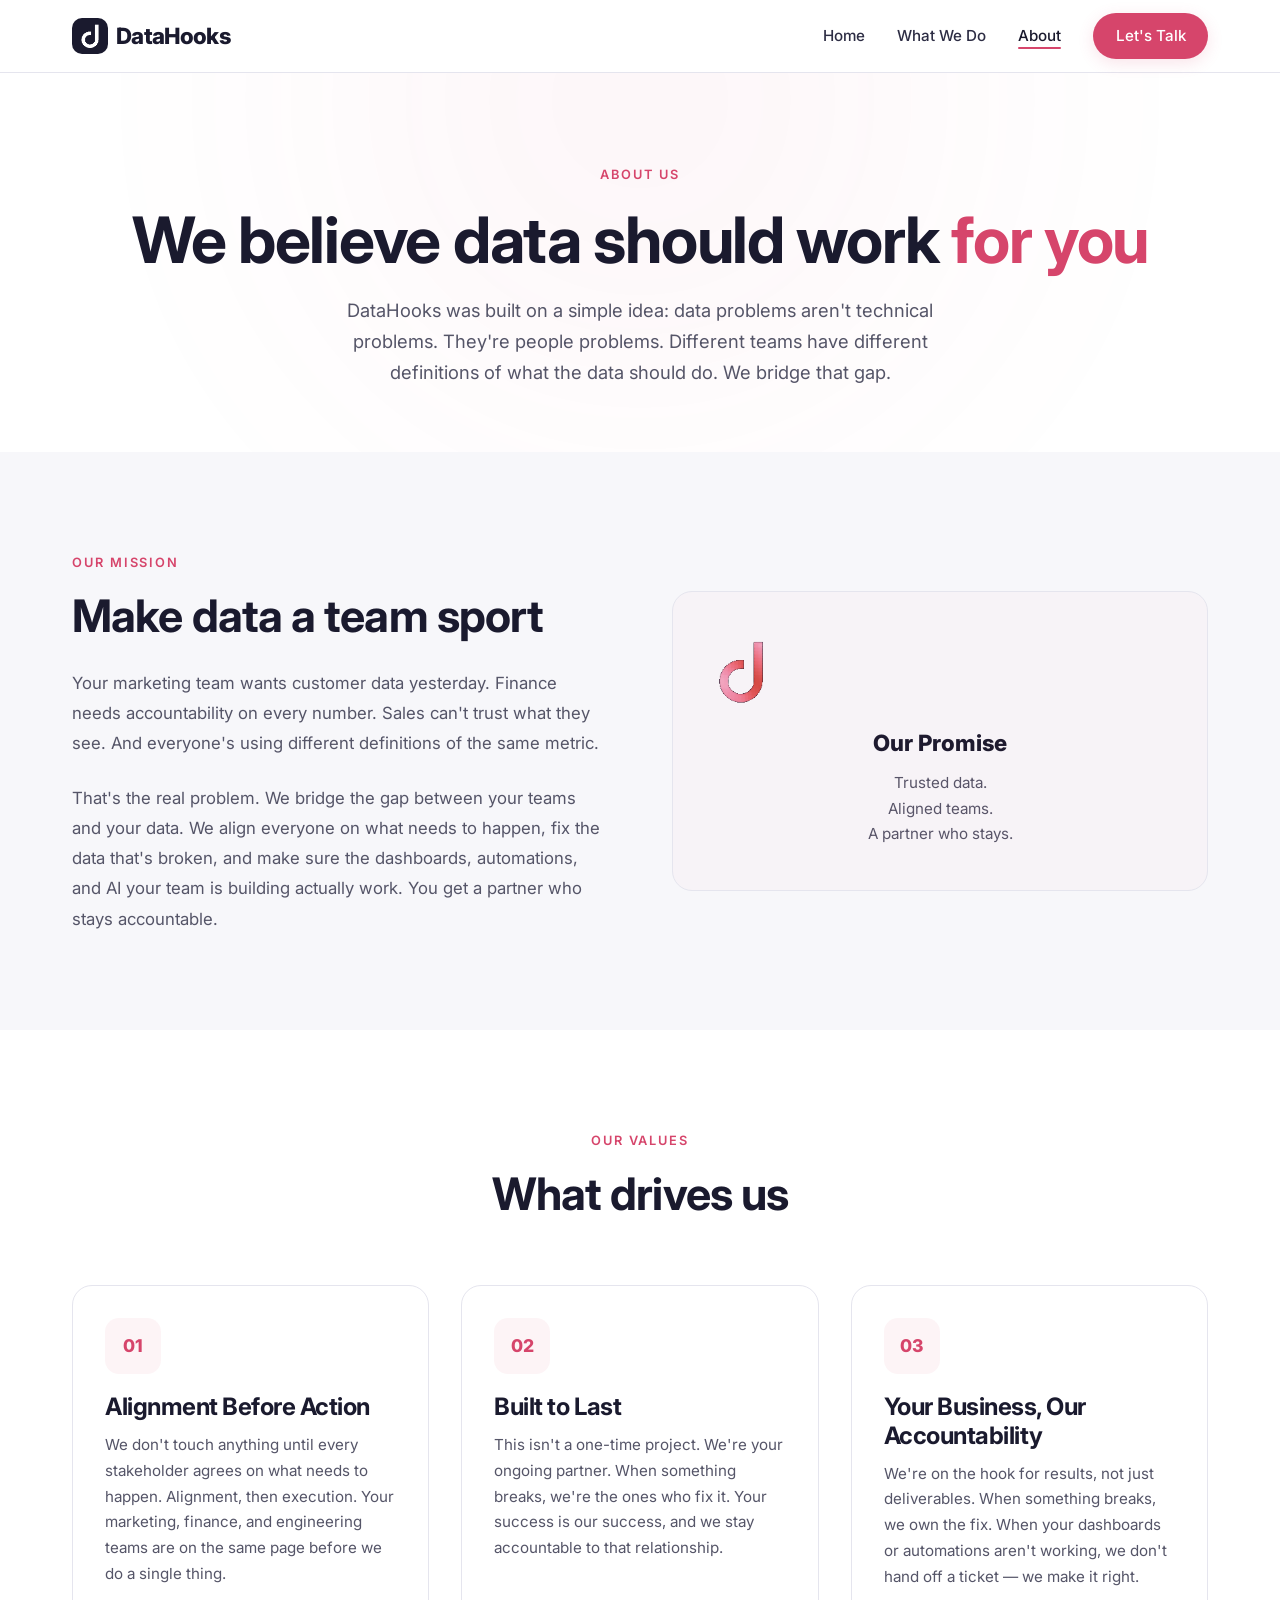
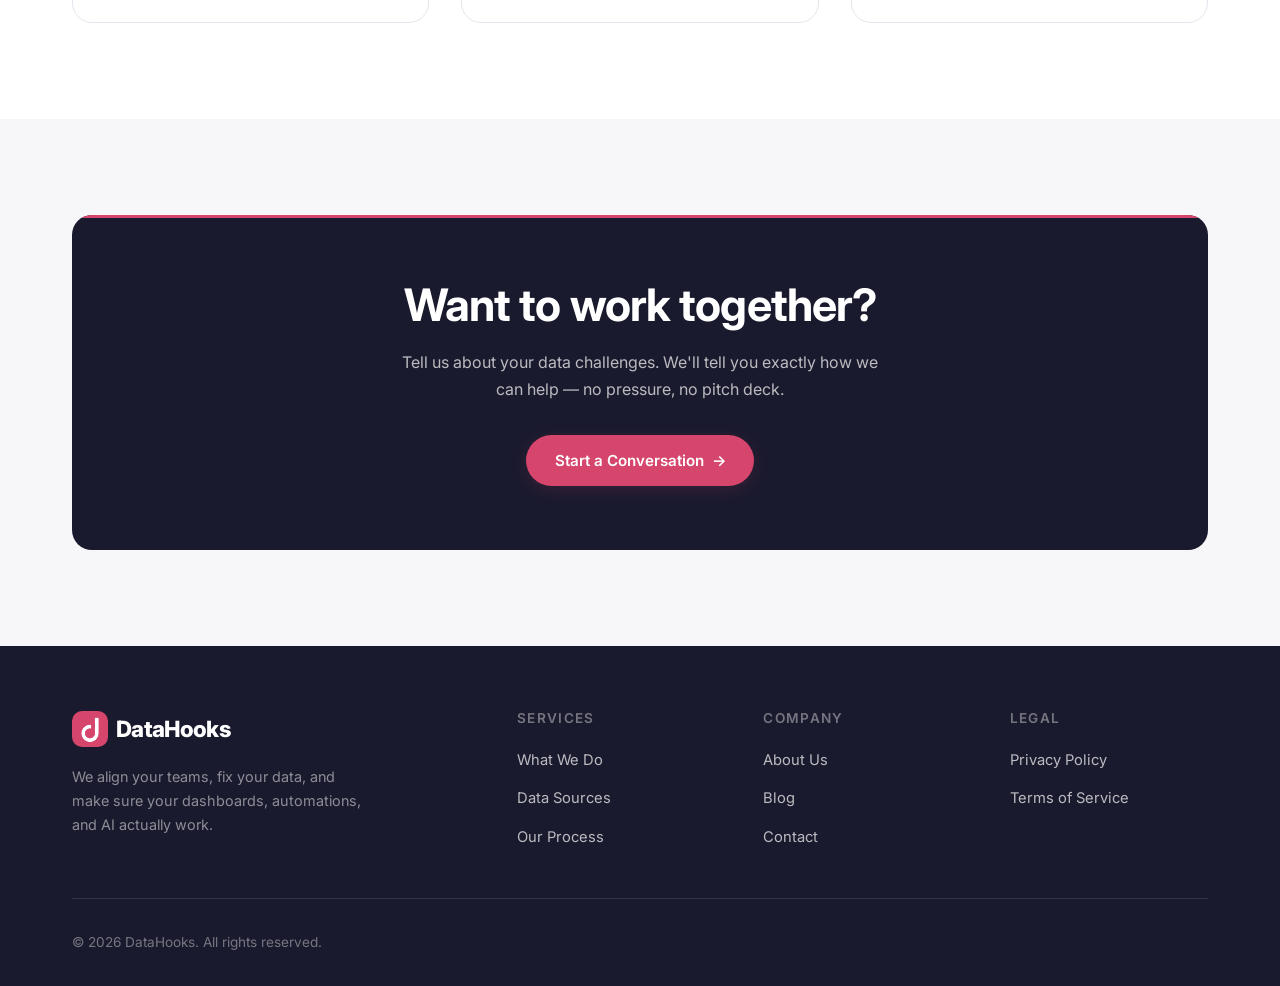
==== about/index.html @ d07eca4b "Rework site copy, add SEO, clean URLs, new pages - Rewrite homepage, solutions, and about page copy " ====
<!DOCTYPE html>
<html lang="en">
<head>
  <meta charset="UTF-8" />
  <meta name="viewport" content="width=device-width, initial-scale=1.0" />
  <title>About — DataHooks</title>
  <meta name="description" content="Learn about DataHooks — the team helping companies take control of their data in the age of AI." />
    <link rel="canonical" href="https://datahooks.net/about/" />
  <meta property="og:type" content="website" />
  <meta property="og:url" content="https://datahooks.net/about/" />
  <meta property="og:title" content="About DataHooks" />
  <meta property="og:description" content="Learn about DataHooks — the team helping companies take control of their data in the age of AI." />
  <meta property="og:site_name" content="DataHooks" />
  <meta name="twitter:card" content="summary" />
  <meta name="twitter:title" content="About DataHooks" />
  <meta name="twitter:description" content="Learn about DataHooks — the team helping companies take control of their data in the age of AI." />
  <link rel="preconnect" href="https://fonts.googleapis.com" />
  <link href="https://fonts.googleapis.com/css2?family=Inter:wght@400;500;600;700;800;900&display=swap" rel="stylesheet" />
  <link rel="stylesheet" href="/styles.css" />
</head>
<body>

  <!-- ===== NAVBAR ===== -->
  <nav class="navbar">
    <div class="container">
      <a href="/" class="logo"><span class="logo-icon"><img src="/assets/logo-d-white.png" alt="DataHooks" /></span> DataHooks</a>
      <ul class="nav-links" id="navLinks">
        <li><a href="/">Home</a></li>
        <li><a href="/solutions/">What We Do</a></li>
        <li><a href="/about/" class="active">About</a></li>
        <li><a href="/contact/" class="btn btn-primary" style="padding:0.6rem 1.4rem;">Let's Talk</a></li>
      </ul>
      <button class="mobile-toggle" id="mobileToggle" aria-label="Toggle menu">
        <span></span><span></span><span></span>
      </button>
    </div>
  </nav>

  <!-- ===== PAGE HEADER ===== -->
  <section class="page-header">
    <div class="container">
      <span class="section-label">About Us</span>
      <h1>We believe data should work <span class="gradient-text">for you</span></h1>
      <p>DataHooks was built on a simple idea: data problems aren't technical problems. They're people problems. Different teams have different definitions of what the data should do. We bridge that gap.</p>
    </div>
  </section>

  <!-- ===== MISSION ===== -->
  <section style="background: var(--bg-secondary);">
    <div class="container">
      <div class="grid-2 fade-in" style="align-items:center; gap:4rem;">
        <div>
          <span class="section-label">Our Mission</span>
          <h2 style="margin-bottom:1.5rem;">Make data a team sport</h2>
          <p style="color:var(--text-secondary); font-size:1.05rem; line-height:1.8; margin-bottom:1.5rem;">
            Your marketing team wants customer data yesterday. Finance needs accountability on every number. Sales can't trust what they see. And everyone's using different definitions of the same metric.
          </p>
          <p style="color:var(--text-secondary); font-size:1.05rem; line-height:1.8;">
            That's the real problem. We bridge the gap between your teams and your data. We align everyone on what needs to happen, fix the data that's broken, and make sure the dashboards, automations, and AI your team is building actually work. You get a partner who stays accountable.
          </p>
        </div>
        <div class="value-prop-visual">
          <div style="width:100%; text-align:center;">
            <div style="margin-bottom:1rem;"><img src="/assets/logo-d-color.png" alt="DataHooks" style="width:56px; height:auto;" /></div>
            <div style="font-size:1.4rem; font-weight:800; margin-bottom:0.5rem;">Our Promise</div>
            <div style="color:var(--text-secondary); font-size:0.95rem; line-height:1.7;">Trusted data.<br/>Aligned teams.<br/>A partner who stays.</div>
          </div>
        </div>
      </div>
    </div>
  </section>

  <!-- ===== VALUES ===== -->
  <section>
    <div class="container">
      <div style="text-align:center; margin-bottom:4rem;">
        <span class="section-label">Our Values</span>
        <h2>What drives us</h2>
      </div>

      <div class="grid-3 fade-in">
        <div class="card">
          <div class="card-icon" style="background:var(--accent-bg); color:var(--accent); font-weight:800; font-size:1.1rem;">
            01
          </div>
          <h3>Alignment Before Action</h3>
          <p>We don't touch anything until every stakeholder agrees on what needs to happen. Alignment, then execution. Your marketing, finance, and engineering teams are on the same page before we do a single thing.</p>
        </div>
        <div class="card">
          <div class="card-icon" style="background:var(--accent-bg); color:var(--accent); font-weight:800; font-size:1.1rem;">
            02
          </div>
          <h3>Built to Last</h3>
          <p>This isn't a one-time project. We're your ongoing partner. When something breaks, we're the ones who fix it. Your success is our success, and we stay accountable to that relationship.</p>
        </div>
        <div class="card">
          <div class="card-icon" style="background:var(--accent-bg); color:var(--accent); font-weight:800; font-size:1.1rem;">
            03
          </div>
          <h3>Your Business, Our Accountability</h3>
          <p>We're on the hook for results, not just deliverables. When something breaks, we own the fix. When your dashboards or automations aren't working, we don't hand off a ticket — we make it right.</p>
        </div>
      </div>
    </div>
  </section>

  <!-- ===== CTA ===== -->
  <section class="cta-banner">
    <div class="container">
      <div class="cta-box">
        <h2>Want to work together?</h2>
        <p>Tell us about your data challenges. We'll tell you exactly how we can help — no pressure, no pitch deck.</p>
        <div style="display:flex; gap:1rem; justify-content:center; flex-wrap:wrap;">
          <a href="/contact/" class="btn btn-primary">Start a Conversation <span>→</span></a>
        </div>
      </div>
    </div>
  </section>

  <!-- ===== FOOTER ===== -->
  <footer class="footer">
    <div class="container">
      <div class="footer-grid">
        <div class="footer-brand">
          <a href="/" class="logo"><span class="logo-icon"><img src="/assets/logo-d-white.png" alt="DataHooks" /></span> DataHooks</a>
          <p>We align your teams, fix your data, and make sure your dashboards, automations, and AI actually work.</p>
        </div>
        <div>
          <h4>Services</h4>
          <ul class="footer-links">
            <li><a href="/solutions/">What We Do</a></li>
            <li><a href="/solutions/#integrations">Data Sources</a></li>
            <li><a href="/solutions/#process">Our Process</a></li>
          </ul>
        </div>
        <div>
          <h4>Company</h4>
          <ul class="footer-links">
            <li><a href="/about/">About Us</a></li>
            <li><a href="/blog/">Blog</a></li>
            <li><a href="/contact/">Contact</a></li>
          </ul>
        </div>
        <div>
          <h4>Legal</h4>
          <ul class="footer-links">
            <li><a href="/privacy/">Privacy Policy</a></li>
            <li><a href="/terms/">Terms of Service</a></li>
          </ul>
        </div>
      </div>
      <div class="footer-bottom">
        <span>&copy; 2026 DataHooks. All rights reserved.</span>
      </div>
    </div>
  </footer>

  <script>
    document.getElementById('mobileToggle').addEventListener('click', () => {
      document.getElementById('navLinks').classList.toggle('open');
    });
    const observer = new IntersectionObserver((entries) => {
      entries.forEach(entry => { if (entry.isIntersecting) entry.target.classList.add('visible'); });
    }, { threshold: 0.1 });
    document.querySelectorAll('.fade-in').forEach(el => observer.observe(el));
  </script>

</body>
</html>
---- styles.css ----
/* ============================================
   DATAHOOKS — Global Styles
   Light Theme / Dark Navy + Coral Red Accent
   Matches dhooks MVP spec branding
   ============================================ */

/* --- Reset & Base --- */
*, *::before, *::after {
  margin: 0;
  padding: 0;
  box-sizing: border-box;
}

:root {
  --bg-primary: #ffffff;
  --bg-secondary: #f7f7fa;
  --bg-card: #ffffff;
  --bg-card-hover: #f9f9fc;
  --navy: #1a1a2e;
  --navy-light: #2d2d44;
  --text-primary: #1a1a2e;
  --text-secondary: #555568;
  --text-muted: #8888a0;
  --accent: #d6456b;
  --accent-light: #e8668a;
  --accent-dark: #b83a5a;
  --accent-glow: rgba(214, 69, 107, 0.15);
  --accent-bg: rgba(214, 69, 107, 0.06);
  --border-color: #e5e5ee;
  --border-light: #f0f0f5;
  --radius: 12px;
  --radius-lg: 20px;
  --shadow: 0 4px 24px rgba(26, 26, 46, 0.08);
  --shadow-lg: 0 8px 40px rgba(26, 26, 46, 0.12);
  --transition: 0.3s cubic-bezier(0.4, 0, 0.2, 1);
  --max-width: 1200px;
}

html {
  scroll-behavior: smooth;
  font-size: 16px;
}

body {
  font-family: 'Inter', -apple-system, BlinkMacSystemFont, 'Segoe UI', sans-serif;
  background: var(--bg-primary);
  color: var(--text-primary);
  line-height: 1.7;
  overflow-x: hidden;
  -webkit-font-smoothing: antialiased;
}

a {
  color: var(--accent);
  text-decoration: none;
  transition: color var(--transition);
}
a:hover { color: var(--accent-dark); }

img { max-width: 100%; display: block; }

/* --- Typography --- */
h1, h2, h3, h4 {
  font-weight: 700;
  line-height: 1.2;
  letter-spacing: -0.02em;
  color: var(--navy);
}
h1 { font-size: clamp(2.4rem, 5vw, 4rem); }
h2 { font-size: clamp(1.8rem, 3.5vw, 2.8rem); }
h3 { font-size: clamp(1.2rem, 2vw, 1.5rem); }

.gradient-text {
  color: var(--accent);
  background: none;
  -webkit-text-fill-color: var(--accent);
}

.section-label {
  display: inline-block;
  font-size: 0.8rem;
  font-weight: 600;
  letter-spacing: 0.15em;
  text-transform: uppercase;
  color: var(--accent);
  margin-bottom: 1rem;
}

.section-subtitle {
  font-size: 1.15rem;
  color: var(--text-secondary);
  max-width: 640px;
  margin: 0 auto 3rem;
}

/* --- Layout --- */
.container {
  width: 100%;
  max-width: var(--max-width);
  margin: 0 auto;
  padding: 0 2rem;
}

section {
  padding: 6rem 0;
  position: relative;
}

/* --- Navbar --- */
.navbar {
  position: fixed;
  top: 0;
  left: 0;
  width: 100%;
  z-index: 1000;
  background: rgba(255, 255, 255, 0.92);
  backdrop-filter: blur(20px);
  border-bottom: 1px solid var(--border-color);
  transition: background var(--transition);
}

.navbar .container {
  display: flex;
  align-items: center;
  justify-content: space-between;
  height: 72px;
}

.logo {
  font-size: 1.4rem;
  font-weight: 800;
  letter-spacing: -0.03em;
  color: var(--navy);
  display: flex;
  align-items: center;
  gap: 0.5rem;
}
.logo:hover { color: var(--navy); }

.logo-icon {
  width: 36px;
  height: 36px;
  background: var(--navy);
  color: #fff;
  border-radius: 10px;
  display: flex;
  align-items: center;
  justify-content: center;
  font-size: 1.1rem;
  position: relative;
  overflow: hidden;
}
.logo-icon svg {
  width: 22px;
  height: 27px;
}
.logo-icon img {
  width: 22px;
  height: auto;
  object-fit: contain;
}

.nav-links {
  display: flex;
  align-items: center;
  gap: 2rem;
  list-style: none;
}

.nav-links a {
  color: var(--navy-light);
  font-size: 0.95rem;
  font-weight: 500;
  transition: color var(--transition);
  position: relative;
}
.nav-links a:hover,
.nav-links a.active {
  color: var(--navy);
}
.nav-links .btn-primary {
  color: #fff !important;
}
.nav-links a.active::after {
  content: '';
  position: absolute;
  bottom: -4px;
  left: 0;
  width: 100%;
  height: 2px;
  background: var(--accent);
  border-radius: 2px;
}

/* Mobile menu */
.mobile-toggle {
  display: none;
  flex-direction: column;
  gap: 5px;
  cursor: pointer;
  background: none;
  border: none;
  padding: 4px;
}
.mobile-toggle span {
  width: 24px;
  height: 2px;
  background: var(--navy);
  border-radius: 2px;
  transition: var(--transition);
}

/* --- Buttons --- */
.btn {
  display: inline-flex;
  align-items: center;
  gap: 0.5rem;
  padding: 0.8rem 1.8rem;
  font-size: 0.95rem;
  font-weight: 600;
  border-radius: 50px;
  border: none;
  cursor: pointer;
  transition: all var(--transition);
  text-decoration: none;
  font-family: inherit;
}

.btn-primary {
  background: var(--accent);
  color: #fff;
  box-shadow: 0 4px 16px var(--accent-glow);
}
.btn-primary:hover {
  background: var(--accent-dark);
  transform: translateY(-2px);
  box-shadow: 0 8px 24px rgba(214, 69, 107, 0.25);
  color: #fff;
}

.btn-secondary {
  background: transparent;
  color: var(--navy);
  border: 1.5px solid var(--border-color);
}
.btn-secondary:hover {
  background: var(--bg-secondary);
  border-color: var(--navy);
  color: var(--navy);
}

.btn-ghost {
  background: transparent;
  color: var(--accent);
  padding: 0.5rem 0;
}
.btn-ghost:hover { color: var(--accent-dark); }
.btn-ghost .arrow { transition: transform var(--transition); }
.btn-ghost:hover .arrow { transform: translateX(4px); }

/* --- Cards --- */
.card {
  background: var(--bg-card);
  border: 1px solid var(--border-color);
  border-radius: var(--radius-lg);
  padding: 2rem;
  transition: all var(--transition);
}
.card:hover {
  border-color: var(--accent);
  transform: translateY(-4px);
  box-shadow: var(--shadow-lg);
}

.card-icon {
  width: 56px;
  height: 56px;
  border-radius: 14px;
  background: var(--accent-bg);
  display: flex;
  align-items: center;
  justify-content: center;
  font-size: 1.5rem;
  margin-bottom: 1.2rem;
}

.card h3 { margin-bottom: 0.6rem; }

.card p {
  color: var(--text-secondary);
  font-size: 0.95rem;
  line-height: 1.7;
}

/* --- Grid helpers --- */
.grid-2 {
  display: grid;
  grid-template-columns: repeat(2, 1fr);
  gap: 2rem;
}
.grid-3 {
  display: grid;
  grid-template-columns: repeat(3, 1fr);
  gap: 2rem;
}
.grid-4 {
  display: grid;
  grid-template-columns: repeat(4, 1fr);
  gap: 1.5rem;
}

/* --- Hero Section --- */
.hero {
  min-height: 100vh;
  display: flex;
  align-items: center;
  padding-top: 72px;
  position: relative;
  overflow: hidden;
  background: var(--bg-primary);
}

.hero-bg {
  position: absolute;
  inset: 0;
  z-index: 0;
}
.hero-bg .orb {
  position: absolute;
  border-radius: 50%;
  filter: blur(120px);
  opacity: 0.08;
}
.hero-bg .orb-1 {
  width: 600px;
  height: 600px;
  background: var(--accent);
  top: -200px;
  right: -100px;
}
.hero-bg .orb-2 {
  width: 400px;
  height: 400px;
  background: var(--navy);
  bottom: -100px;
  left: -100px;
}
.hero-bg .grid-overlay {
  position: absolute;
  inset: 0;
  background-image:
    linear-gradient(rgba(26,26,46,0.03) 1px, transparent 1px),
    linear-gradient(90deg, rgba(26,26,46,0.03) 1px, transparent 1px);
  background-size: 60px 60px;
}

.hero .container {
  position: relative;
  z-index: 1;
}

.hero-content {
  max-width: 720px;
}

.hero h1 {
  margin-bottom: 1.5rem;
}

.hero p {
  font-size: 1.2rem;
  color: var(--text-secondary);
  margin-bottom: 2.5rem;
  max-width: 560px;
  line-height: 1.8;
}

.hero-actions {
  display: flex;
  gap: 1rem;
  flex-wrap: wrap;
}

.hero-stats {
  display: flex;
  gap: 3rem;
  margin-top: 4rem;
  padding-top: 2.5rem;
  border-top: 1px solid var(--border-color);
}

.hero-stat .number {
  font-size: 2rem;
  font-weight: 800;
  color: var(--accent);
}
.hero-stat .label {
  font-size: 0.85rem;
  color: var(--text-muted);
  margin-top: 0.3rem;
}

/* --- Value Props Section --- */
.value-props {
  background: var(--bg-secondary);
}

.value-prop-item {
  display: grid;
  grid-template-columns: 1fr 1fr;
  gap: 4rem;
  align-items: center;
  padding: 4rem 0;
}
.value-prop-item:not(:last-child) {
  border-bottom: 1px solid var(--border-color);
}
.value-prop-item.reverse {
  direction: rtl;
}
.value-prop-item.reverse > * {
  direction: ltr;
}

.value-prop-number {
  font-size: 5rem;
  font-weight: 900;
  color: var(--accent);
  opacity: 0.15;
  line-height: 1;
  margin-bottom: 1rem;
}

.value-prop-text h3 {
  font-size: 1.8rem;
  margin-bottom: 1rem;
}

.value-prop-text p {
  color: var(--text-secondary);
  font-size: 1.05rem;
  line-height: 1.8;
}

.value-prop-visual {
  background: var(--bg-secondary);
  border: 1px solid var(--border-color);
  border-radius: var(--radius-lg);
  padding: 2.5rem;
  min-height: 300px;
  display: flex;
  align-items: center;
  justify-content: center;
  position: relative;
  overflow: hidden;
}

.value-prop-visual::before {
  content: '';
  position: absolute;
  inset: 0;
  background: var(--accent);
  opacity: 0.02;
}

/* --- Data Sources / Integrations --- */
.integrations-grid {
  display: grid;
  grid-template-columns: repeat(auto-fill, minmax(180px, 1fr));
  gap: 1rem;
}

.integration-item {
  background: var(--bg-card);
  border: 1px solid var(--border-color);
  border-radius: var(--radius);
  padding: 1.3rem;
  display: flex;
  align-items: center;
  gap: 0.8rem;
  transition: all var(--transition);
  font-size: 0.95rem;
  font-weight: 500;
  color: var(--navy);
}
.integration-item:hover {
  border-color: var(--accent);
  background: var(--bg-secondary);
  transform: translateY(-2px);
  box-shadow: var(--shadow);
}

.integration-icon {
  width: 40px;
  height: 40px;
  border-radius: 10px;
  display: flex;
  align-items: center;
  justify-content: center;
  font-size: 1.2rem;
  flex-shrink: 0;
  overflow: hidden;
  background: #f4f4f8;
}
.integration-icon img {
  width: 26px;
  height: 26px;
  object-fit: contain;
}

/* --- CTA Banner --- */
.cta-banner {
  background: var(--bg-secondary);
  text-align: center;
}

.cta-box {
  background: var(--navy);
  color: #fff;
  border: none;
  border-radius: var(--radius-lg);
  padding: 4rem 3rem;
  position: relative;
  overflow: hidden;
}
.cta-box::before {
  content: '';
  position: absolute;
  top: 0;
  left: 0;
  right: 0;
  height: 3px;
  background: var(--accent);
}
.cta-box h2 {
  margin-bottom: 1rem;
  color: #fff;
}
.cta-box .gradient-text {
  color: var(--accent-light);
  -webkit-text-fill-color: var(--accent-light);
}
.cta-box p {
  color: rgba(255,255,255,0.7);
  margin-bottom: 2rem;
  max-width: 500px;
  margin-left: auto;
  margin-right: auto;
}

/* --- Footer --- */
.footer {
  background: var(--navy);
  color: rgba(255,255,255,0.8);
  border-top: none;
  padding: 4rem 0 2rem;
}

.footer .logo {
  color: #fff;
}
.footer .logo:hover { color: #fff; }
.footer .logo-icon {
  background: var(--accent);
}

.footer-grid {
  display: grid;
  grid-template-columns: 2fr 1fr 1fr 1fr;
  gap: 3rem;
  margin-bottom: 3rem;
}

.footer-brand p {
  color: rgba(255,255,255,0.5);
  margin-top: 1rem;
  font-size: 0.9rem;
  max-width: 300px;
  line-height: 1.7;
}

.footer h4 {
  font-size: 0.85rem;
  font-weight: 600;
  text-transform: uppercase;
  letter-spacing: 0.1em;
  color: rgba(255,255,255,0.4);
  margin-bottom: 1.2rem;
}

.footer-links {
  list-style: none;
  display: flex;
  flex-direction: column;
  gap: 0.7rem;
}
.footer-links a {
  color: rgba(255,255,255,0.7);
  font-size: 0.92rem;
}
.footer-links a:hover { color: #fff; }

.footer-bottom {
  border-top: 1px solid rgba(255,255,255,0.1);
  padding-top: 2rem;
  display: flex;
  justify-content: space-between;
  align-items: center;
  color: rgba(255,255,255,0.4);
  font-size: 0.85rem;
}

/* --- Form Styles --- */
.form-group {
  margin-bottom: 1.5rem;
}

.form-group label {
  display: block;
  font-size: 0.9rem;
  font-weight: 500;
  color: var(--text-secondary);
  margin-bottom: 0.5rem;
}

.form-input,
.form-select,
.form-textarea {
  width: 100%;
  padding: 0.85rem 1.2rem;
  background: var(--bg-secondary);
  border: 1px solid var(--border-color);
  border-radius: var(--radius);
  color: var(--text-primary);
  font-size: 0.95rem;
  font-family: inherit;
  transition: border-color var(--transition);
}

.form-input:focus,
.form-select:focus,
.form-textarea:focus {
  outline: none;
  border-color: var(--accent);
  box-shadow: 0 0 0 3px var(--accent-glow);
}

.form-textarea {
  resize: vertical;
  min-height: 140px;
}

.form-select {
  appearance: none;
  background-image: url("data:image/svg+xml,%3Csvg xmlns='http://www.w3.org/2000/svg' width='12' height='12' fill='%23555568' viewBox='0 0 16 16'%3E%3Cpath d='M8 11L3 6h10z'/%3E%3C/svg%3E");
  background-repeat: no-repeat;
  background-position: right 1rem center;
  cursor: pointer;
}

/* --- Page Header (internal pages) --- */
.page-header {
  padding: 10rem 0 4rem;
  text-align: center;
  position: relative;
  overflow: hidden;
}
.page-header::before {
  content: '';
  position: absolute;
  top: -200px;
  left: 50%;
  transform: translateX(-50%);
  width: 600px;
  height: 600px;
  background: var(--accent);
  border-radius: 50%;
  filter: blur(150px);
  opacity: 0.05;
}
.page-header .container { position: relative; z-index: 1; }
.page-header p {
  color: var(--text-secondary);
  font-size: 1.15rem;
  max-width: 600px;
  margin: 1rem auto 0;
}

/* --- Divider (like the red rule in the spec) --- */
.accent-rule {
  width: 80px;
  height: 3px;
  background: var(--accent);
  border: none;
  margin: 1.5rem auto;
}

/* --- Animations --- */
@keyframes fadeInUp {
  from { opacity: 0; transform: translateY(30px); }
  to   { opacity: 1; transform: translateY(0); }
}

.fade-in {
  opacity: 0;
  transform: translateY(30px);
  transition: opacity 0.6s ease, transform 0.6s ease;
}
.fade-in.visible {
  opacity: 1;
  transform: translateY(0);
}

/* --- Data flow animation --- */
.data-flow {
  display: flex;
  flex-direction: column;
  gap: 0.6rem;
  width: 100%;
}

.data-row {
  display: flex;
  align-items: center;
  gap: 0.8rem;
  padding: 0.6rem 1rem;
  background: rgba(26, 26, 46, 0.04);
  border-radius: 8px;
  font-size: 0.85rem;
  color: var(--text-secondary);
  animation: slideIn 0.5s ease forwards;
  opacity: 0;
}
.data-row:nth-child(1) { animation-delay: 0.1s; }
.data-row:nth-child(2) { animation-delay: 0.2s; }
.data-row:nth-child(3) { animation-delay: 0.3s; }
.data-row:nth-child(4) { animation-delay: 0.4s; }
.data-row:nth-child(5) { animation-delay: 0.5s; }

.data-row .dot {
  width: 8px;
  height: 8px;
  border-radius: 50%;
  flex-shrink: 0;
}

@keyframes slideIn {
  from { opacity: 0; transform: translateX(-20px); }
  to   { opacity: 1; transform: translateX(0); }
}

/* --- Responsive --- */
@media (max-width: 1024px) {
  .grid-3 { grid-template-columns: repeat(2, 1fr); }
  .grid-4 { grid-template-columns: repeat(2, 1fr); }
  .footer-grid { grid-template-columns: 1fr 1fr; gap: 2rem; }
  .value-prop-item { grid-template-columns: 1fr; gap: 2rem; }
  .value-prop-item.reverse { direction: ltr; }
}

@media (max-width: 768px) {
  section { padding: 4rem 0; }

  .nav-links { display: none; }
  .mobile-toggle { display: flex; }

  .nav-links.open {
    display: flex;
    flex-direction: column;
    position: absolute;
    top: 72px;
    left: 0;
    right: 0;
    background: rgba(255, 255, 255, 0.97);
    backdrop-filter: blur(20px);
    padding: 2rem;
    border-bottom: 1px solid var(--border-color);
    gap: 1.2rem;
  }

  .grid-2,
  .grid-3,
  .grid-4 {
    grid-template-columns: 1fr;
  }

  .hero-stats {
    flex-direction: column;
    gap: 1.5rem;
  }

  .footer-grid {
    grid-template-columns: 1fr;
  }

  .footer-bottom {
    flex-direction: column;
    gap: 1rem;
    text-align: center;
  }

  .integrations-grid {
    grid-template-columns: repeat(2, 1fr);
  }
}
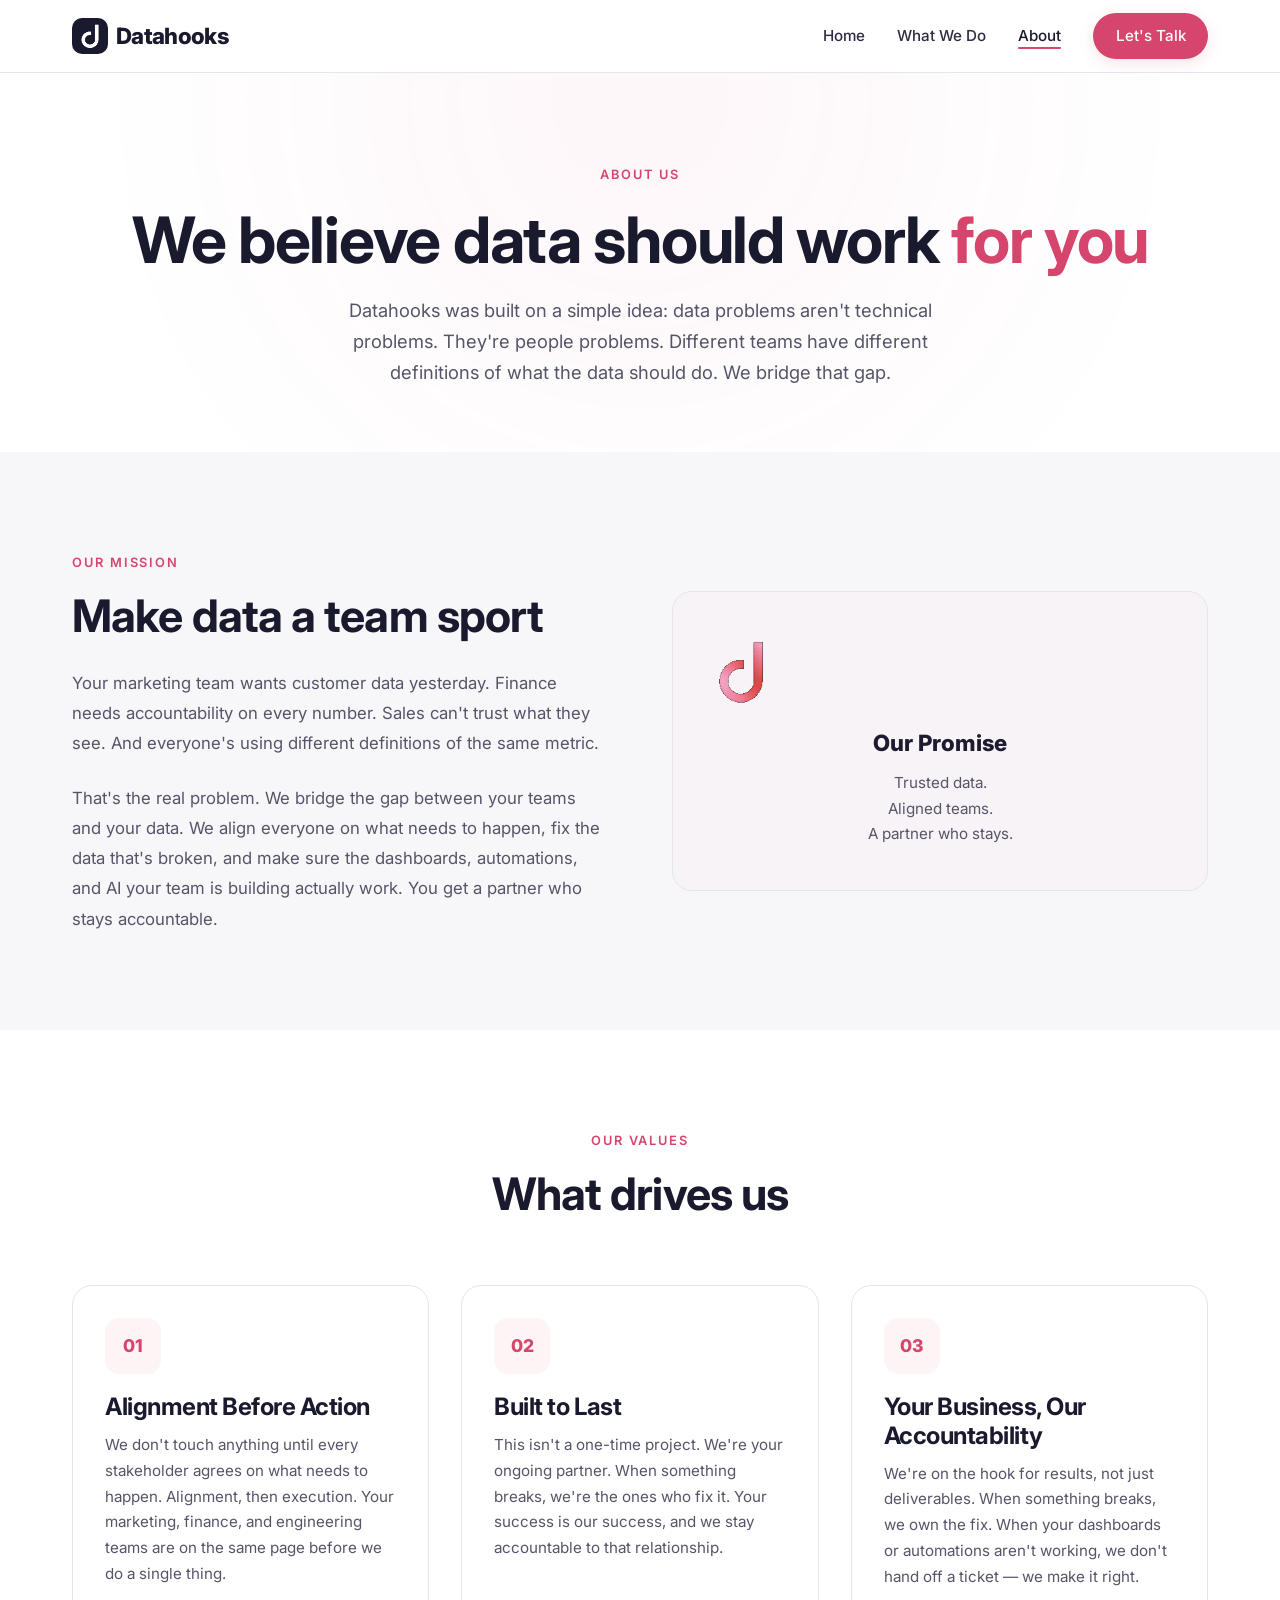
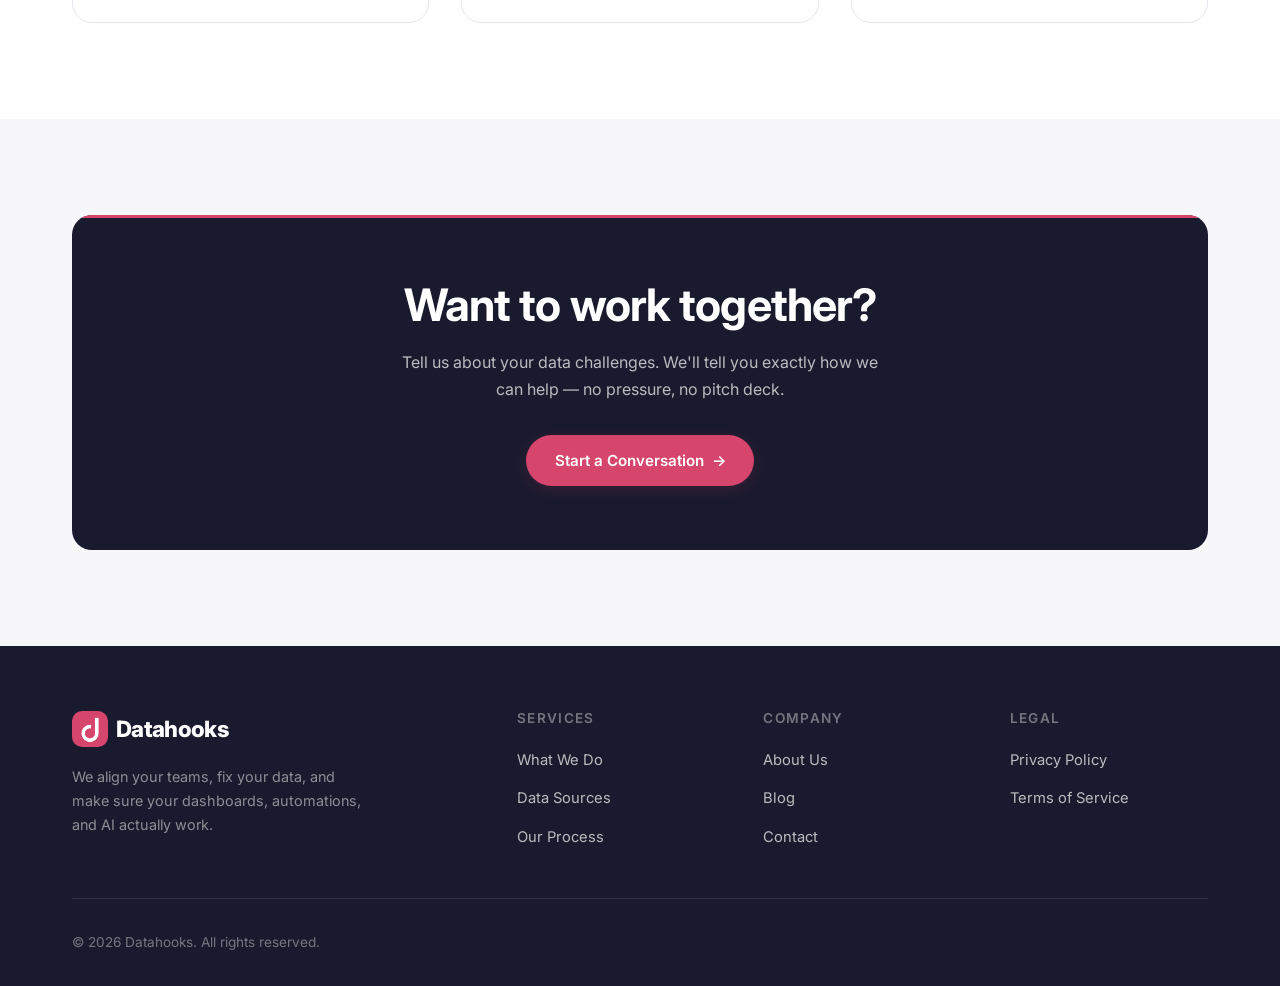
==== commit d1745c40: "Rename DataHooks to Datahooks (lowercase h) across all pages Co-Authored-By: Claude Opus 4.6 <norepl" ====
--- a/about/index.html
+++ b/about/index.html
@@ -3,17 +3,17 @@
 <head>
   <meta charset="UTF-8" />
   <meta name="viewport" content="width=device-width, initial-scale=1.0" />
-  <title>About — DataHooks</title>
-  <meta name="description" content="Learn about DataHooks — the team helping companies take control of their data in the age of AI." />
+  <title>About — Datahooks</title>
+  <meta name="description" content="Learn about Datahooks — the team helping companies take control of their data in the age of AI." />
     <link rel="canonical" href="https://datahooks.net/about/" />
   <meta property="og:type" content="website" />
   <meta property="og:url" content="https://datahooks.net/about/" />
-  <meta property="og:title" content="About DataHooks" />
-  <meta property="og:description" content="Learn about DataHooks — the team helping companies take control of their data in the age of AI." />
-  <meta property="og:site_name" content="DataHooks" />
+  <meta property="og:title" content="About Datahooks" />
+  <meta property="og:description" content="Learn about Datahooks — the team helping companies take control of their data in the age of AI." />
+  <meta property="og:site_name" content="Datahooks" />
   <meta name="twitter:card" content="summary" />
-  <meta name="twitter:title" content="About DataHooks" />
-  <meta name="twitter:description" content="Learn about DataHooks — the team helping companies take control of their data in the age of AI." />
+  <meta name="twitter:title" content="About Datahooks" />
+  <meta name="twitter:description" content="Learn about Datahooks — the team helping companies take control of their data in the age of AI." />
   <link rel="preconnect" href="https://fonts.googleapis.com" />
   <link href="https://fonts.googleapis.com/css2?family=Inter:wght@400;500;600;700;800;900&display=swap" rel="stylesheet" />
   <link rel="stylesheet" href="/styles.css" />
@@ -23,7 +23,7 @@
   <!-- ===== NAVBAR ===== -->
   <nav class="navbar">
     <div class="container">
-      <a href="/" class="logo"><span class="logo-icon"><img src="/assets/logo-d-white.png" alt="DataHooks" /></span> DataHooks</a>
+      <a href="/" class="logo"><span class="logo-icon"><img src="/assets/logo-d-white.png" alt="Datahooks" /></span> Datahooks</a>
       <ul class="nav-links" id="navLinks">
         <li><a href="/">Home</a></li>
         <li><a href="/solutions/">What We Do</a></li>
@@ -41,7 +41,7 @@
     <div class="container">
       <span class="section-label">About Us</span>
       <h1>We believe data should work <span class="gradient-text">for you</span></h1>
-      <p>DataHooks was built on a simple idea: data problems aren't technical problems. They're people problems. Different teams have different definitions of what the data should do. We bridge that gap.</p>
+      <p>Datahooks was built on a simple idea: data problems aren't technical problems. They're people problems. Different teams have different definitions of what the data should do. We bridge that gap.</p>
     </div>
   </section>
 
@@ -61,7 +61,7 @@
         </div>
         <div class="value-prop-visual">
           <div style="width:100%; text-align:center;">
-            <div style="margin-bottom:1rem;"><img src="/assets/logo-d-color.png" alt="DataHooks" style="width:56px; height:auto;" /></div>
+            <div style="margin-bottom:1rem;"><img src="/assets/logo-d-color.png" alt="Datahooks" style="width:56px; height:auto;" /></div>
             <div style="font-size:1.4rem; font-weight:800; margin-bottom:0.5rem;">Our Promise</div>
             <div style="color:var(--text-secondary); font-size:0.95rem; line-height:1.7;">Trusted data.<br/>Aligned teams.<br/>A partner who stays.</div>
           </div>
@@ -122,7 +122,7 @@
     <div class="container">
       <div class="footer-grid">
         <div class="footer-brand">
-          <a href="/" class="logo"><span class="logo-icon"><img src="/assets/logo-d-white.png" alt="DataHooks" /></span> DataHooks</a>
+          <a href="/" class="logo"><span class="logo-icon"><img src="/assets/logo-d-white.png" alt="Datahooks" /></span> Datahooks</a>
           <p>We align your teams, fix your data, and make sure your dashboards, automations, and AI actually work.</p>
         </div>
         <div>
@@ -150,7 +150,7 @@
         </div>
       </div>
       <div class="footer-bottom">
-        <span>&copy; 2026 DataHooks. All rights reserved.</span>
+        <span>&copy; 2026 Datahooks. All rights reserved.</span>
       </div>
     </div>
   </footer>
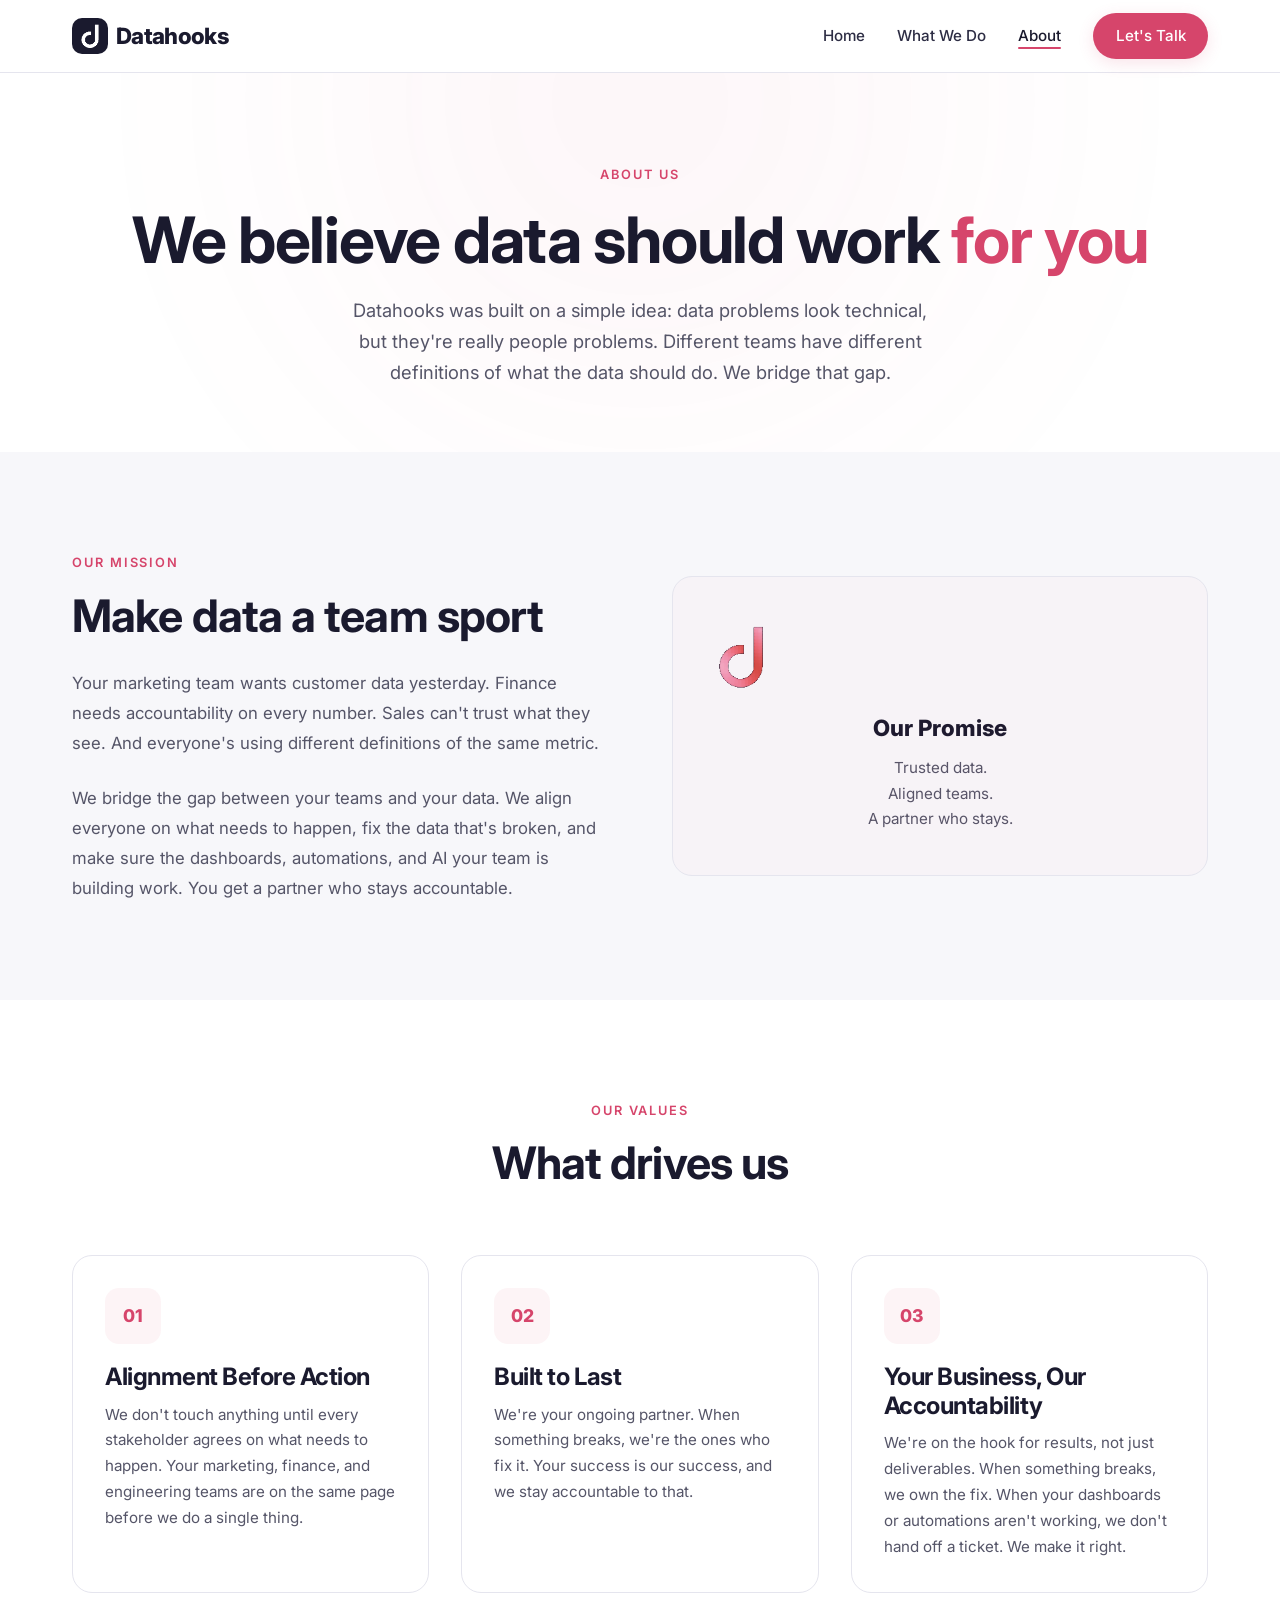
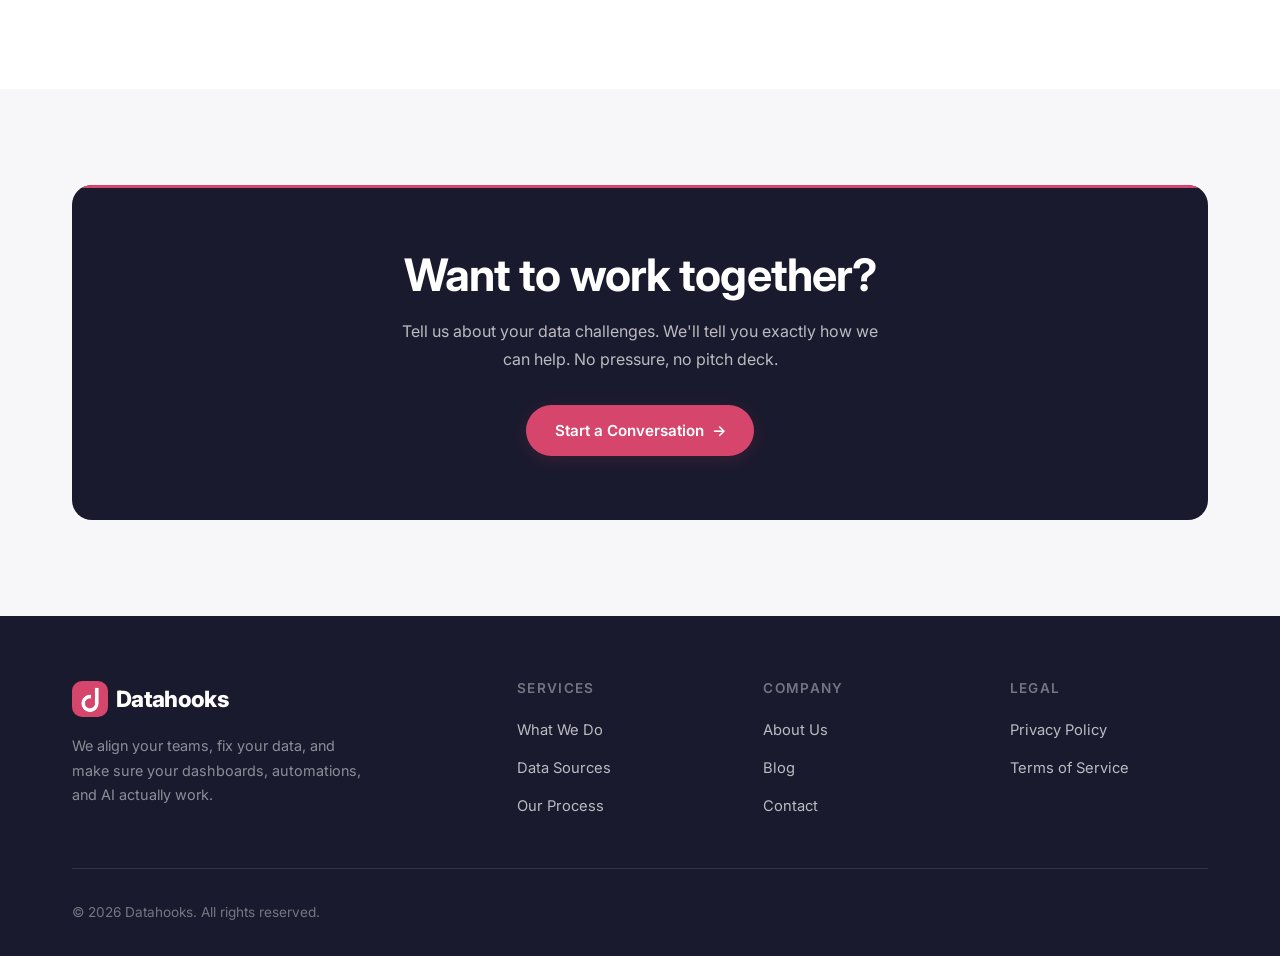
==== commit cffbdb1b: "Remove AI phrasing across all pages - Replace all em dashes with periods, commas, or pipes - Rewrite" ====
--- a/about/index.html
+++ b/about/index.html
@@ -3,17 +3,17 @@
 <head>
   <meta charset="UTF-8" />
   <meta name="viewport" content="width=device-width, initial-scale=1.0" />
-  <title>About — Datahooks</title>
-  <meta name="description" content="Learn about Datahooks — the team helping companies take control of their data in the age of AI." />
+  <title>About | Datahooks</title>
+  <meta name="description" content="Learn about Datahooks, the team helping companies take control of their data in the age of AI." />
     <link rel="canonical" href="https://datahooks.net/about/" />
   <meta property="og:type" content="website" />
   <meta property="og:url" content="https://datahooks.net/about/" />
   <meta property="og:title" content="About Datahooks" />
-  <meta property="og:description" content="Learn about Datahooks — the team helping companies take control of their data in the age of AI." />
+  <meta property="og:description" content="Learn about Datahooks, the team helping companies take control of their data in the age of AI." />
   <meta property="og:site_name" content="Datahooks" />
   <meta name="twitter:card" content="summary" />
   <meta name="twitter:title" content="About Datahooks" />
-  <meta name="twitter:description" content="Learn about Datahooks — the team helping companies take control of their data in the age of AI." />
+  <meta name="twitter:description" content="Learn about Datahooks, the team helping companies take control of their data in the age of AI." />
   <link rel="preconnect" href="https://fonts.googleapis.com" />
   <link href="https://fonts.googleapis.com/css2?family=Inter:wght@400;500;600;700;800;900&display=swap" rel="stylesheet" />
   <link rel="stylesheet" href="/styles.css" />
@@ -41,7 +41,7 @@
     <div class="container">
       <span class="section-label">About Us</span>
       <h1>We believe data should work <span class="gradient-text">for you</span></h1>
-      <p>Datahooks was built on a simple idea: data problems aren't technical problems. They're people problems. Different teams have different definitions of what the data should do. We bridge that gap.</p>
+      <p>Datahooks was built on a simple idea: data problems look technical, but they're really people problems. Different teams have different definitions of what the data should do. We bridge that gap.</p>
     </div>
   </section>
 
@@ -56,7 +56,7 @@
             Your marketing team wants customer data yesterday. Finance needs accountability on every number. Sales can't trust what they see. And everyone's using different definitions of the same metric.
           </p>
           <p style="color:var(--text-secondary); font-size:1.05rem; line-height:1.8;">
-            That's the real problem. We bridge the gap between your teams and your data. We align everyone on what needs to happen, fix the data that's broken, and make sure the dashboards, automations, and AI your team is building actually work. You get a partner who stays accountable.
+            We bridge the gap between your teams and your data. We align everyone on what needs to happen, fix the data that's broken, and make sure the dashboards, automations, and AI your team is building work. You get a partner who stays accountable.
           </p>
         </div>
         <div class="value-prop-visual">
@@ -84,21 +84,21 @@
             01
           </div>
           <h3>Alignment Before Action</h3>
-          <p>We don't touch anything until every stakeholder agrees on what needs to happen. Alignment, then execution. Your marketing, finance, and engineering teams are on the same page before we do a single thing.</p>
+          <p>We don't touch anything until every stakeholder agrees on what needs to happen. Your marketing, finance, and engineering teams are on the same page before we do a single thing.</p>
         </div>
         <div class="card">
           <div class="card-icon" style="background:var(--accent-bg); color:var(--accent); font-weight:800; font-size:1.1rem;">
             02
           </div>
           <h3>Built to Last</h3>
-          <p>This isn't a one-time project. We're your ongoing partner. When something breaks, we're the ones who fix it. Your success is our success, and we stay accountable to that relationship.</p>
+          <p>We're your ongoing partner. When something breaks, we're the ones who fix it. Your success is our success, and we stay accountable to that.</p>
         </div>
         <div class="card">
           <div class="card-icon" style="background:var(--accent-bg); color:var(--accent); font-weight:800; font-size:1.1rem;">
             03
           </div>
           <h3>Your Business, Our Accountability</h3>
-          <p>We're on the hook for results, not just deliverables. When something breaks, we own the fix. When your dashboards or automations aren't working, we don't hand off a ticket — we make it right.</p>
+          <p>We're on the hook for results, not just deliverables. When something breaks, we own the fix. When your dashboards or automations aren't working, we don't hand off a ticket. We make it right.</p>
         </div>
       </div>
     </div>
@@ -109,7 +109,7 @@
     <div class="container">
       <div class="cta-box">
         <h2>Want to work together?</h2>
-        <p>Tell us about your data challenges. We'll tell you exactly how we can help — no pressure, no pitch deck.</p>
+        <p>Tell us about your data challenges. We'll tell you exactly how we can help. No pressure, no pitch deck.</p>
         <div style="display:flex; gap:1rem; justify-content:center; flex-wrap:wrap;">
           <a href="/contact/" class="btn btn-primary">Start a Conversation <span>→</span></a>
         </div>
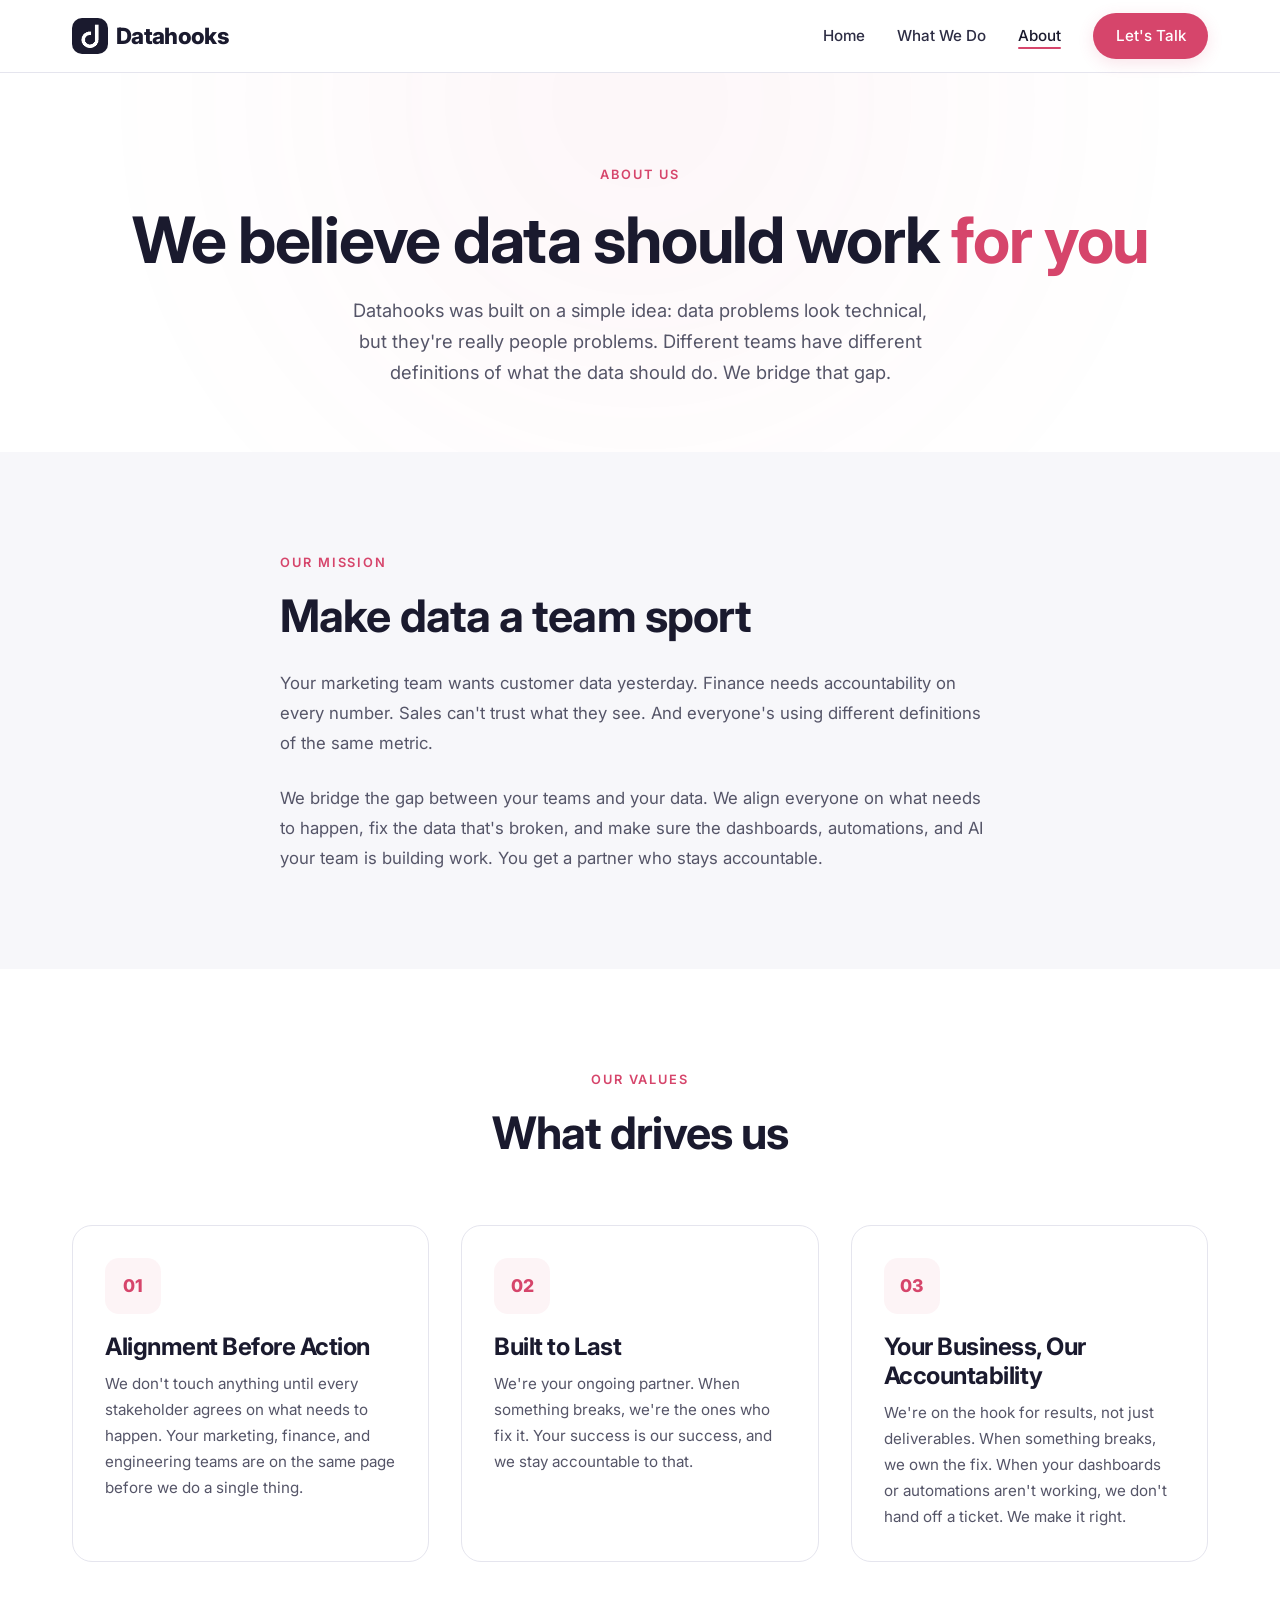
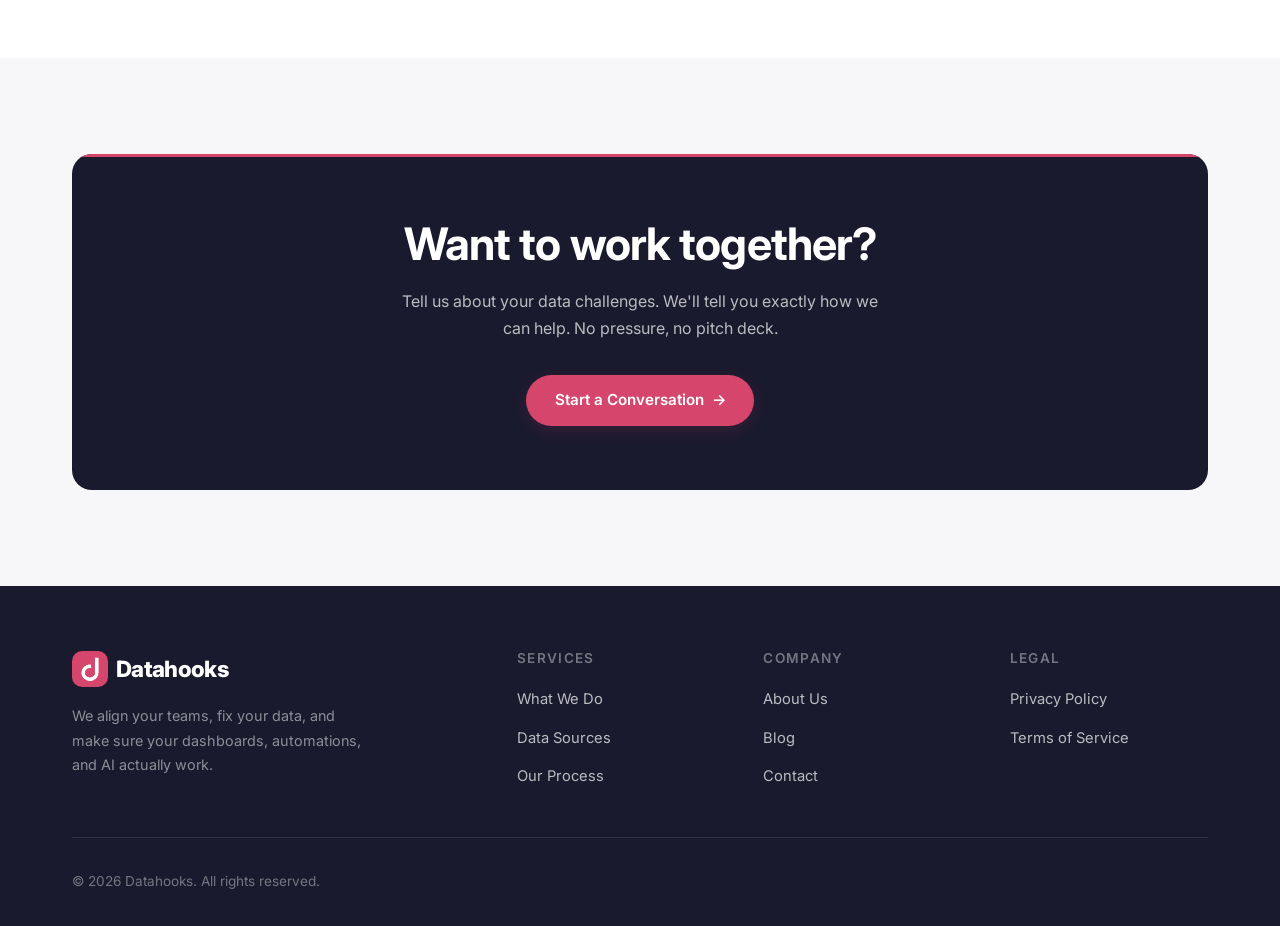
==== commit 07310731: "Remove Our Promise box from about page The logo/tagline box added no value beyond what the mission t" ====
--- a/about/index.html
+++ b/about/index.html
@@ -2,6 +2,10 @@
 <html lang="en">
 <head>
   <meta charset="UTF-8" />
+  <link rel="icon" type="image/x-icon" href="/favicon.ico" />
+  <link rel="icon" type="image/png" sizes="32x32" href="/assets/favicon-32.png" />
+  <link rel="icon" type="image/png" sizes="16x16" href="/assets/favicon-16.png" />
+  <link rel="apple-touch-icon" sizes="180x180" href="/assets/apple-touch-icon.png" />
   <meta name="viewport" content="width=device-width, initial-scale=1.0" />
   <title>About | Datahooks</title>
   <meta name="description" content="Learn about Datahooks, the team helping companies take control of their data in the age of AI." />
@@ -48,24 +52,15 @@
   <!-- ===== MISSION ===== -->
   <section style="background: var(--bg-secondary);">
     <div class="container">
-      <div class="grid-2 fade-in" style="align-items:center; gap:4rem;">
-        <div>
-          <span class="section-label">Our Mission</span>
-          <h2 style="margin-bottom:1.5rem;">Make data a team sport</h2>
-          <p style="color:var(--text-secondary); font-size:1.05rem; line-height:1.8; margin-bottom:1.5rem;">
-            Your marketing team wants customer data yesterday. Finance needs accountability on every number. Sales can't trust what they see. And everyone's using different definitions of the same metric.
-          </p>
-          <p style="color:var(--text-secondary); font-size:1.05rem; line-height:1.8;">
-            We bridge the gap between your teams and your data. We align everyone on what needs to happen, fix the data that's broken, and make sure the dashboards, automations, and AI your team is building work. You get a partner who stays accountable.
-          </p>
-        </div>
-        <div class="value-prop-visual">
-          <div style="width:100%; text-align:center;">
-            <div style="margin-bottom:1rem;"><img src="/assets/logo-d-color.png" alt="Datahooks" style="width:56px; height:auto;" /></div>
-            <div style="font-size:1.4rem; font-weight:800; margin-bottom:0.5rem;">Our Promise</div>
-            <div style="color:var(--text-secondary); font-size:0.95rem; line-height:1.7;">Trusted data.<br/>Aligned teams.<br/>A partner who stays.</div>
-          </div>
-        </div>
+      <div class="fade-in" style="max-width:720px; margin:0 auto;">
+        <span class="section-label">Our Mission</span>
+        <h2 style="margin-bottom:1.5rem;">Make data a team sport</h2>
+        <p style="color:var(--text-secondary); font-size:1.05rem; line-height:1.8; margin-bottom:1.5rem;">
+          Your marketing team wants customer data yesterday. Finance needs accountability on every number. Sales can't trust what they see. And everyone's using different definitions of the same metric.
+        </p>
+        <p style="color:var(--text-secondary); font-size:1.05rem; line-height:1.8;">
+          We bridge the gap between your teams and your data. We align everyone on what needs to happen, fix the data that's broken, and make sure the dashboards, automations, and AI your team is building work. You get a partner who stays accountable.
+        </p>
       </div>
     </div>
   </section>
